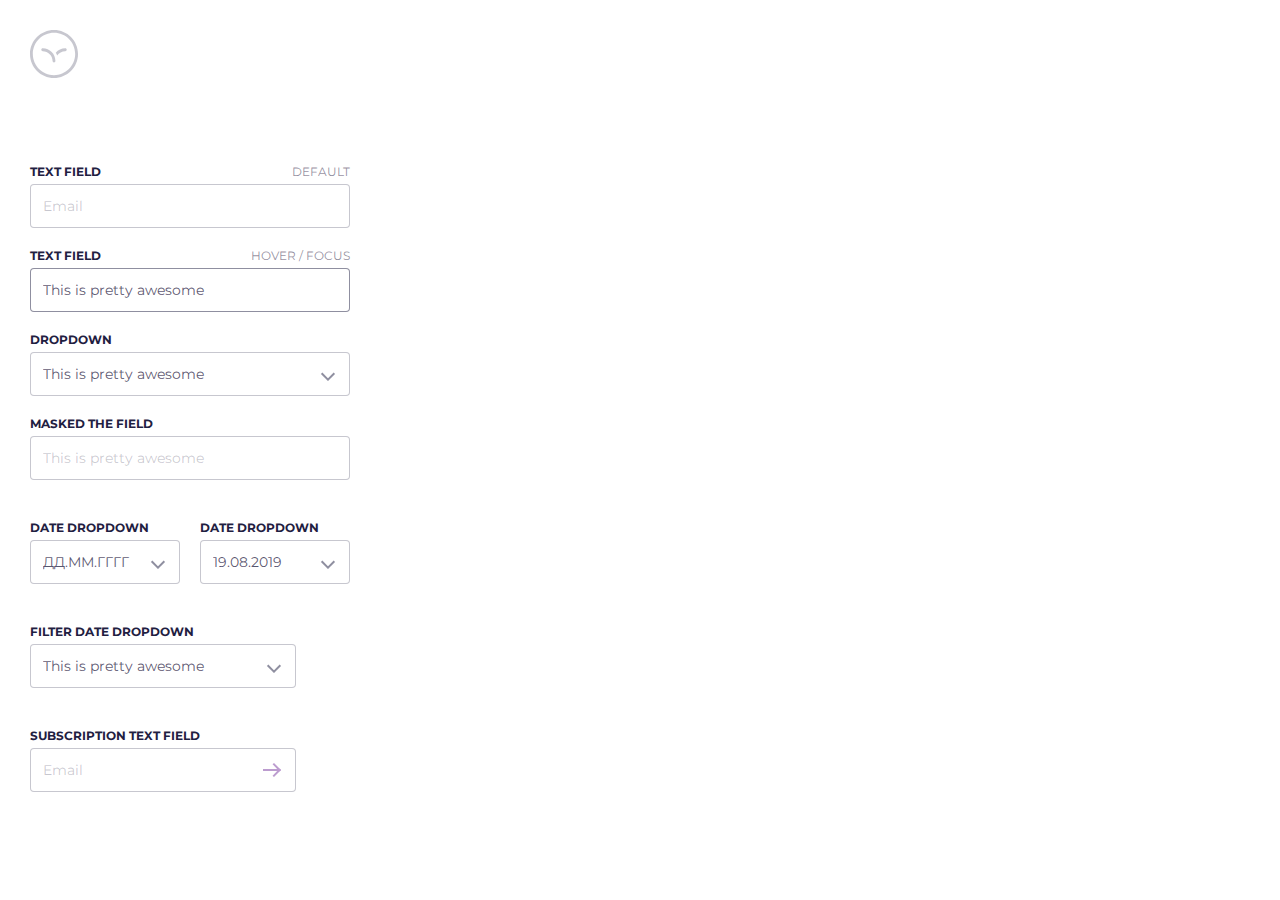
==== index2.html @ d65458a6 "2 page, 1 block finished" ====
<!DOCTYPE html>
<html lang="en">

<head>
  <meta charset="UTF-8">
  <meta http-equiv="X-UA-Compatible" content="IE=edge">
  <meta name="viewport" content="width=device-width, initial-scale=1.0">
  <link rel="stylesheet" href="css/normalize.css">
  <link rel="stylesheet" href="css/style.css">
  <link rel="preconnect" href="https://fonts.googleapis.com">
  <link rel="preconnect" href="https://fonts.gstatic.com" crossorigin>
  <link href="https://fonts.googleapis.com/css2?family=Montserrat:ital,wght@0,100;0,200;0,300;0,400;0,500;0,600;0,700;0,800;0,900;1,100;1,200;1,300;1,400;1,500;1,600;1,700;1,800;1,900&display=swap" rel="stylesheet">
  <title>Document</title>
</head>

<body>

  <div class="container">
    <header class="header">
      <div class="logo">
        <svg width="48" height="48" viewBox="0 0 48 48" fill="none" xmlns="http://www.w3.org/2000/svg">
          <path d="M23.9989 32.4712C23.2224 32.4712 22.5871 31.8359 22.5871 31.0594C22.5871 25.6241 18.14 21.177 12.7047 21.177C11.9283 21.177 11.293 20.5418 11.293 19.7653C11.293 18.9888 11.9283 18.3535 12.7047 18.3535C19.7283 18.3535 25.4106 24.0359 25.4106 31.0594C25.4106 31.8359 24.7753 32.4712 23.9989 32.4712Z" fill="#1F2041" fill-opacity="0.25"/>
          <path d="M36.7068 19.7653C36.7068 20.5418 36.0715 21.177 35.295 21.177C31.9421 21.177 28.9421 22.8712 27.1774 25.4476C26.7892 24.4594 26.3303 23.5418 25.7656 22.6947C28.095 20.0123 31.5186 18.3535 35.295 18.3535C36.0715 18.3535 36.7068 18.9888 36.7068 19.7653Z" fill="#1F2041" fill-opacity="0.25"/>
          <path d="M24 48C10.7647 48 0 37.2353 0 24C0 10.7647 10.7647 0 24 0C37.2353 0 48 10.7647 48 24C48 37.2353 37.2353 48 24 48ZM24 2.82353C12.3176 2.82353 2.82353 12.3176 2.82353 24C2.82353 35.6824 12.3176 45.1765 24 45.1765C35.6824 45.1765 45.1765 35.6824 45.1765 24C45.1765 12.3176 35.6824 2.82353 24 2.82353Z" fill="#1F2041" fill-opacity="0.25"/>
        </svg>
      </div>
    </header>
    <div class="content content__page-two">
      <div class="content__column-three">
        <form class="form-items">

          <div class="form-items-block form-items__form-elements form-items_size_l">
            <div class="form-items-block__item">
              <div class="form-items-block__headig">TEXT FIELD</div>
              <div class="form-items-block__condition">DEFAULT</div>
            </div>
            <div class="form-items-block__input-element">
              <input class="form-items-block__input form-items-block__input_default" placeholder="Email" type="text">
            </div>
          </div>
          
          <div class="form-items-block form-items__form-elements form-items_size_l">
            <div class="form-items-block__item">
              <div class="form-items-block__headig">TEXT FIELD</div>
              <div class="form-items-block__condition">HOVER / FOCUS</div>
            </div>
            <div class="form-items-block__input-element">
              <input class="form-items-block__input form-items-block__input_hover" placeholder="This is pretty awesome" type="text">
            </div>
          </div>
          
          <div class="form-items-block form-items__form-elements form-items_size_l">
            <div class="form-items-block__item">
              <div class="form-items-block__headig">DROPDOWN</div>
            </div>
            <div class="form-items-block__input-element">
              <input class="form-items-block__input form-items-block__input_dropdown" placeholder="This is pretty awesome" type="text">
              <div class="form-items-block__input-arrow form-items-block__input-arrow_direction_down"></div>
            </div>
          </div>
          
          <div class="form-items-block form-items__form-elements form-items_size_l">
            <div class="form-items-block__item">
              <div class="form-items-block__headig">MASKED THE FIELD</div>
            </div>
            <div class="form-items-block__input-element">
              <input class="form-items-block__input form-items-block__input_default" placeholder="This is pretty awesome" type="text">
            </div>
          </div>
          
          <div class="form-items-block__form-bottom">
            <div class="form-items-block form-items_size_s">
              <div class="form-items-block__item">
                <div class="form-items-block__headig">DATE DROPDOWN</div>
              </div>
              <div class="form-items-block__input-element">
                <input class="form-items-block__input form-items-block__input_dropdown" placeholder="ДД.ММ.ГГГГ" type="text">
                <div class="form-items-block__input-arrow form-items-block__input-arrow_direction_down"></div>
              </div>
            </div>

            <div class="form-items-block form-items_size_s">
              <div class="form-items-block__item">
                <div class="form-items-block__headig">DATE DROPDOWN</div>
              </div>
              <div class="form-items-block__input-element">
                <input class="form-items-block__input form-items-block__input_dropdown" placeholder="19.08.2019" type="text">
                <div class="form-items-block__input-arrow form-items-block__input-arrow_direction_down"></div>
              </div>
            </div>

            <div class="form-items-block form-items_size_m">
              <div class="form-items-block__item">
                <div class="form-items-block__headig">FILTER DATE DROPDOWN</div>
              </div>
              <div class="form-items-block__input-element">
                <input class="form-items-block__input form-items-block__input_dropdown" placeholder="This is pretty awesome" type="text">
                <div class="form-items-block__input-arrow form-items-block__input-arrow_direction_down"></div>
              </div>
            </div>

            <div class="form-items-block form-items_size_m">
              <div class="form-items-block__item">
                <div class="form-items-block__headig">SUBSCRIPTION TEXT FIELD</div>
              </div>
              <div class="form-items-block__input-element">
                <input class="form-items-block__input form-items-block__input_default" placeholder="Email" type="text">
                <div class="form-items-block__input-arrow form-items-block__input-arrow_direction_right"></div>
              </div>
            </div>
          </div>
          
        </form>
      </div>
      
      <div class="content__column-three">
        <form class="form-text">

        </form>
      </div>
      <div class="content__column-three">
        <form class="form-text">

        </form>
      </div>
    </div>
  </div>
</body>

</html>
---- css/style.css ----
*{font-family:'Montserrat',sans-serif;color:#1f2041;font-weight:400}.header{padding-top:30px}.header svg{cursor:pointer}.container{margin:auto;max-width:1920px;padding:0 30px 0 30px}.content{display:-webkit-box;display:-ms-flexbox;display:flex}.content__page-one{margin-top:67px;line-height:28px}.content__page-two{margin-top:62px;-webkit-box-pack:justify;-ms-flex-pack:justify;justify-content:space-between;line-height:15px}.content-items{width:50%}.content-items__color-column{margin-left:120px}.content-items__font-column{max-width:436px;margin:auto}.content-item{display:-webkit-box;display:-ms-flexbox;display:flex;height:70px;margin-bottom:20px;-webkit-box-align:center;-ms-flex-align:center;align-items:center}.content-item__color-block{margin-right:40px;width:70px;height:inherit;border-radius:6px}.content-item__color-block_color_dark100{background:#1f2041}.content-item__color-block_color_dark75{background:rgba(31,32,65,0.75)}.content-item__color-block_color_dark50{background:rgba(31,32,65,0.5)}.content-item__color-block_color_dark25{background:rgba(31,32,65,0.25)}.content-item__color-block_color_dark5{background:rgba(31,32,65,0.05)}.content-item__color-block_color_purple{background:#bc9ccf}.content-item__color-block_color_green{background:#6fcf97}.content-item__font-type{margin-right:30px;min-width:50px;text-align:right;color:rgba(31,32,65,0.25)}.content-item__font-example_font-weight_bold{font-weight:700}.content-item_font-size_h1{font-size:24px}.content-item_font-size_h2{font-size:19px}.content-item_font-size_h3{font-size:12px}.content-item_font-size_body{font-size:14px}.content-item_font_bold{font:bold}@media (max-width:1200px){.content-items__color-column{margin-left:60px}}@media (max-width:960px){.content-items__color-column{margin-left:0}.content-items__font-column{width:auto}}@media (max-width:768px){.content{display:block}.content-items{width:auto}.content-items:first-child{margin-bottom:80px}}@media (max-width:576px){.content-item{margin-bottom:50px}}.form-items_size_s{width:150px;display:inline-block;margin:auto}.form-items_size_s:nth-child(2n){float:right}.form-items_size_m{width:266px}.form-items_size_l{width:320px}.form-items__form-elements{padding-top:20px}.form-items__form-elements:first-child{padding-bottom:0}.form-items-block__item{display:-webkit-box;display:-ms-flexbox;display:flex;-webkit-box-pack:justify;-ms-flex-pack:justify;justify-content:space-between;font-size:12px;margin-bottom:5px}.form-items-block__headig{font-weight:bold}.form-items-block__condition{color:rgba(31,32,65,0.5)}.form-items-block__input{-webkit-box-sizing:border-box;box-sizing:border-box;height:44px;border-radius:4px;font-size:14px;padding:12px;width:100%}.form-items-block__input_default{border:1px solid rgba(31,32,65,0.25)}.form-items-block__input_default::-webkit-input-placeholder{color:rgba(31,32,65,0.25)}.form-items-block__input_default:-ms-input-placeholder{color:rgba(31,32,65,0.25)}.form-items-block__input_default::-ms-input-placeholder{color:rgba(31,32,65,0.25)}.form-items-block__input_default::placeholder{color:rgba(31,32,65,0.25)}.form-items-block__input_hover{border:1px solid rgba(31,32,65,0.5)}.form-items-block__input_hover::-webkit-input-placeholder{color:rgba(31,32,65,0.75)}.form-items-block__input_hover:-ms-input-placeholder{color:rgba(31,32,65,0.75)}.form-items-block__input_hover::-ms-input-placeholder{color:rgba(31,32,65,0.75)}.form-items-block__input_hover::placeholder{color:rgba(31,32,65,0.75)}.form-items-block__input_dropdown{border:1px solid rgba(31,32,65,0.25)}.form-items-block__input_dropdown::-webkit-input-placeholder{color:rgba(31,32,65,0.75)}.form-items-block__input_dropdown:-ms-input-placeholder{color:rgba(31,32,65,0.75)}.form-items-block__input_dropdown::-ms-input-placeholder{color:rgba(31,32,65,0.75)}.form-items-block__input_dropdown::placeholder{color:rgba(31,32,65,0.75)}.form-items-block__input-element{position:relative}.form-items-block__input-arrow{-webkit-box-sizing:border-box;box-sizing:border-box;position:absolute;top:0;right:0;display:block;width:44px;height:44px;cursor:pointer}.form-items-block__input-arrow_direction_down::after{position:absolute;left:50%;top:50%;content:"";display:block;width:8px;height:8px;border-bottom:2px solid rgba(31,32,65,0.5);border-right:2px solid rgba(31,32,65,0.5);-webkit-transform:rotate(45deg) translate(-71%, 0);transform:rotate(45deg) translate(-71%, 0)}.form-items-block__input-arrow_direction_right::after{position:absolute;left:50%;top:50%;content:"";display:block;width:8px;height:8px;border-bottom:2px solid #bc9ccf;border-right:2px solid #bc9ccf;-webkit-transform:rotate(-45deg) translate(0, -71%);transform:rotate(-45deg) translate(0, -71%)}.form-items-block__input-arrow_direction_right::before{position:absolute;left:25%;top:50%;content:"";display:block;width:16px;border-bottom:2px solid #bc9ccf;-webkit-transform:translateY(-50%);transform:translateY(-50%)}.form-items-block__form-bottom .form-items-block{margin-top:40px}
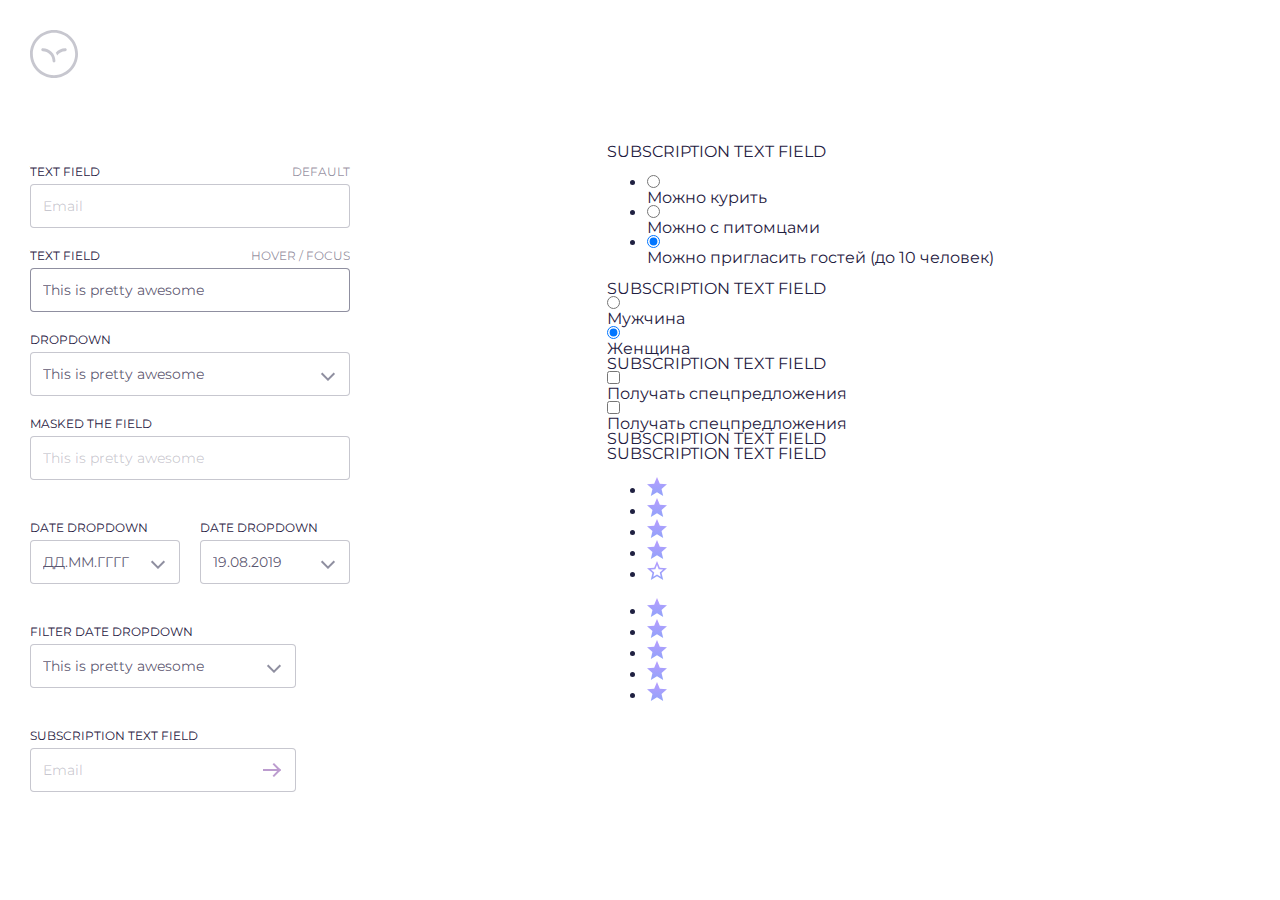
==== commit 218eaba3: "2 page, 2 block in process" ====
--- a/index2.html
+++ b/index2.html
@@ -19,9 +19,9 @@
     <header class="header">
       <div class="logo">
         <svg width="48" height="48" viewBox="0 0 48 48" fill="none" xmlns="http://www.w3.org/2000/svg">
-          <path d="M23.9989 32.4712C23.2224 32.4712 22.5871 31.8359 22.5871 31.0594C22.5871 25.6241 18.14 21.177 12.7047 21.177C11.9283 21.177 11.293 20.5418 11.293 19.7653C11.293 18.9888 11.9283 18.3535 12.7047 18.3535C19.7283 18.3535 25.4106 24.0359 25.4106 31.0594C25.4106 31.8359 24.7753 32.4712 23.9989 32.4712Z" fill="#1F2041" fill-opacity="0.25"/>
-          <path d="M36.7068 19.7653C36.7068 20.5418 36.0715 21.177 35.295 21.177C31.9421 21.177 28.9421 22.8712 27.1774 25.4476C26.7892 24.4594 26.3303 23.5418 25.7656 22.6947C28.095 20.0123 31.5186 18.3535 35.295 18.3535C36.0715 18.3535 36.7068 18.9888 36.7068 19.7653Z" fill="#1F2041" fill-opacity="0.25"/>
-          <path d="M24 48C10.7647 48 0 37.2353 0 24C0 10.7647 10.7647 0 24 0C37.2353 0 48 10.7647 48 24C48 37.2353 37.2353 48 24 48ZM24 2.82353C12.3176 2.82353 2.82353 12.3176 2.82353 24C2.82353 35.6824 12.3176 45.1765 24 45.1765C35.6824 45.1765 45.1765 35.6824 45.1765 24C45.1765 12.3176 35.6824 2.82353 24 2.82353Z" fill="#1F2041" fill-opacity="0.25"/>
+          <path d="M23.9989 32.4712C23.2224 32.4712 22.5871 31.8359 22.5871 31.0594C22.5871 25.6241 18.14 21.177 12.7047 21.177C11.9283 21.177 11.293 20.5418 11.293 19.7653C11.293 18.9888 11.9283 18.3535 12.7047 18.3535C19.7283 18.3535 25.4106 24.0359 25.4106 31.0594C25.4106 31.8359 24.7753 32.4712 23.9989 32.4712Z" fill="#1F2041" fill-opacity="0.25" />
+          <path d="M36.7068 19.7653C36.7068 20.5418 36.0715 21.177 35.295 21.177C31.9421 21.177 28.9421 22.8712 27.1774 25.4476C26.7892 24.4594 26.3303 23.5418 25.7656 22.6947C28.095 20.0123 31.5186 18.3535 35.295 18.3535C36.0715 18.3535 36.7068 18.9888 36.7068 19.7653Z" fill="#1F2041" fill-opacity="0.25" />
+          <path d="M24 48C10.7647 48 0 37.2353 0 24C0 10.7647 10.7647 0 24 0C37.2353 0 48 10.7647 48 24C48 37.2353 37.2353 48 24 48ZM24 2.82353C12.3176 2.82353 2.82353 12.3176 2.82353 24C2.82353 35.6824 12.3176 45.1765 24 45.1765C35.6824 45.1765 45.1765 35.6824 45.1765 24C45.1765 12.3176 35.6824 2.82353 24 2.82353Z" fill="#1F2041" fill-opacity="0.25" />
         </svg>
       </div>
     </header>
@@ -31,47 +31,47 @@
 
           <div class="form-items-block form-items__form-elements form-items_size_l">
             <div class="form-items-block__item">
-              <div class="form-items-block__headig">TEXT FIELD</div>
+              <div class="block-heading">TEXT FIELD</div>
               <div class="form-items-block__condition">DEFAULT</div>
             </div>
             <div class="form-items-block__input-element">
               <input class="form-items-block__input form-items-block__input_default" placeholder="Email" type="text">
             </div>
           </div>
-          
-          <div class="form-items-block form-items__form-elements form-items_size_l">
-            <div class="form-items-block__item">
-              <div class="form-items-block__headig">TEXT FIELD</div>
+
+          <div class="form-items-block form-items__form-elements form-items_size_l">
+            <div class="form-items-block__item">
+              <div class="block-heading">TEXT FIELD</div>
               <div class="form-items-block__condition">HOVER / FOCUS</div>
             </div>
             <div class="form-items-block__input-element">
               <input class="form-items-block__input form-items-block__input_hover" placeholder="This is pretty awesome" type="text">
             </div>
           </div>
-          
-          <div class="form-items-block form-items__form-elements form-items_size_l">
-            <div class="form-items-block__item">
-              <div class="form-items-block__headig">DROPDOWN</div>
+
+          <div class="form-items-block form-items__form-elements form-items_size_l">
+            <div class="form-items-block__item">
+              <div class="block-heading">DROPDOWN</div>
             </div>
             <div class="form-items-block__input-element">
               <input class="form-items-block__input form-items-block__input_dropdown" placeholder="This is pretty awesome" type="text">
               <div class="form-items-block__input-arrow form-items-block__input-arrow_direction_down"></div>
             </div>
           </div>
-          
-          <div class="form-items-block form-items__form-elements form-items_size_l">
-            <div class="form-items-block__item">
-              <div class="form-items-block__headig">MASKED THE FIELD</div>
+
+          <div class="form-items-block form-items__form-elements form-items_size_l">
+            <div class="form-items-block__item">
+              <div class="block-heading">MASKED THE FIELD</div>
             </div>
             <div class="form-items-block__input-element">
               <input class="form-items-block__input form-items-block__input_default" placeholder="This is pretty awesome" type="text">
             </div>
           </div>
-          
+
           <div class="form-items-block__form-bottom">
             <div class="form-items-block form-items_size_s">
               <div class="form-items-block__item">
-                <div class="form-items-block__headig">DATE DROPDOWN</div>
+                <div class="block-heading">DATE DROPDOWN</div>
               </div>
               <div class="form-items-block__input-element">
                 <input class="form-items-block__input form-items-block__input_dropdown" placeholder="ДД.ММ.ГГГГ" type="text">
@@ -81,7 +81,7 @@
 
             <div class="form-items-block form-items_size_s">
               <div class="form-items-block__item">
-                <div class="form-items-block__headig">DATE DROPDOWN</div>
+                <div class="block-heading">DATE DROPDOWN</div>
               </div>
               <div class="form-items-block__input-element">
                 <input class="form-items-block__input form-items-block__input_dropdown" placeholder="19.08.2019" type="text">
@@ -91,7 +91,7 @@
 
             <div class="form-items-block form-items_size_m">
               <div class="form-items-block__item">
-                <div class="form-items-block__headig">FILTER DATE DROPDOWN</div>
+                <div class="block-heading">FILTER DATE DROPDOWN</div>
               </div>
               <div class="form-items-block__input-element">
                 <input class="form-items-block__input form-items-block__input_dropdown" placeholder="This is pretty awesome" type="text">
@@ -101,7 +101,7 @@
 
             <div class="form-items-block form-items_size_m">
               <div class="form-items-block__item">
-                <div class="form-items-block__headig">SUBSCRIPTION TEXT FIELD</div>
+                <div class="block-heading">SUBSCRIPTION TEXT FIELD</div>
               </div>
               <div class="form-items-block__input-element">
                 <input class="form-items-block__input form-items-block__input_default" placeholder="Email" type="text">
@@ -109,13 +109,129 @@
               </div>
             </div>
           </div>
-          
+
         </form>
       </div>
-      
+
       <div class="content__column-three">
-        <form class="form-text">
-
+        <form class="form-checkbox">
+          <div class="form-checkbox-block">
+            <div class="checkbox-buttons">
+              <div class="block-heading">SUBSCRIPTION TEXT FIELD</div>
+              <ul>
+                <li class="checkbox-buttons__items">
+                  <input class="chckbox-buttons__input-item" type="radio" name="option1" checked>
+                  <div class="checkbox-buttons__text-item">Можно курить</div>
+                </li>
+                <li class="checkbox-buttons__items">
+                  <input class="chckbox-buttons__input-item" type="radio" name="option1" checked>
+                  <div class="checkbox-buttons__text-item">Можно с питомцами</div>
+                </li>
+                <li class="checkbox-buttons__items">
+                  <input class="chckbox-buttons__input-item" type="radio" name="option1" checked>
+                  <div class="checkbox-buttons__text-item">Можно пригласить гостей (до 10 человек)</div>
+                </li>
+              </ul>
+            </div>
+
+            <div class="radio-buttons">
+              <div class="block-heading">SUBSCRIPTION TEXT FIELD</div>
+              <div class="radio-buttons__items">
+                <input class="radio-buttons__input-item" type="radio" name="option2" checked>
+                <div class="radio-buttons__text-item">Мужчина</div>
+              </div>
+              <div class="radio-buttons__items">
+                <input class="radio-buttons__input-item" type="radio" name="option2" checked>
+                <div class="radio-buttons__text-item">Женщина</div>
+              </div>
+            </div>
+
+            <div class="toggle-buttons">
+              <div class="block-heading">SUBSCRIPTION TEXT FIELD</div>
+              <div class="toggle-buttons__items">
+                <label class="switch">
+                  <input type="checkbox">
+                  <span class="slider round"></span>
+                </label>
+                <div class="toggle-buttons__text-item">Получать спецпредложения</div>
+              </div>
+              <div class="toggle-buttons__items">
+                <label class="switch">
+                  <input type="checkbox">
+                  <span class="slider round"></span>
+                </label>
+                <div class="toggle-buttons__text-item">Получать спецпредложения</div>
+              </div>
+            </div>
+            <div class="like-buttons">
+              <div class="block-heading">SUBSCRIPTION TEXT FIELD</div>
+            </div>
+            <div class="rate-buttons">
+              <div class="block-heading">SUBSCRIPTION TEXT FIELD</div>
+              <div class="rate-button-items">
+                <ul>
+                  <li class="rate-button-items__item rate-button-items__item_active">
+                    <svg width="20" height="19" viewBox="0 0 20 19" fill="none" xmlns="http://www.w3.org/2000/svg">
+                      <path d="M10 15.25L3.8125 19L5.45312 11.9688L0.015625 7.23438L7.1875 6.625L10 0.015625L12.8125 6.625L19.9844 7.23438L14.5469 11.9688L16.1875 19L10 15.25Z" fill="url(#paint0_linear)" />
+                  </li>
+                  <li class="rate-button-items__item rate-button-items__item_active">
+                    <svg width="20" height="19" viewBox="0 0 20 19" fill="none" xmlns="http://www.w3.org/2000/svg">
+                      <path d="M10 15.25L3.8125 19L5.45312 11.9688L0.015625 7.23438L7.1875 6.625L10 0.015625L12.8125 6.625L19.9844 7.23438L14.5469 11.9688L16.1875 19L10 15.25Z" fill="url(#paint0_linear)" />
+                  </li>
+                  <li class="rate-button-items__item rate-button-items__item_active">
+                    <svg width="20" height="19" viewBox="0 0 20 19" fill="none" xmlns="http://www.w3.org/2000/svg">
+                      <path d="M10 15.25L3.8125 19L5.45312 11.9688L0.015625 7.23438L7.1875 6.625L10 0.015625L12.8125 6.625L19.9844 7.23438L14.5469 11.9688L16.1875 19L10 15.25Z" fill="url(#paint0_linear)" />
+                  </li>
+                  <li class="rate-button-items__item rate-button-items__item_active">
+                    <svg width="20" height="19" viewBox="0 0 20 19" fill="none" xmlns="http://www.w3.org/2000/svg">
+                      <path d="M10 15.25L3.8125 19L5.45312 11.9688L0.015625 7.23438L7.1875 6.625L10 0.015625L12.8125 6.625L19.9844 7.23438L14.5469 11.9688L16.1875 19L10 15.25Z" fill="url(#paint0_linear)" />
+                  </li>
+                  <li class="rate-button-items__item rate-button-items__item_active">
+                    <svg width="20" height="19" viewBox="0 0 20 19" fill="none" xmlns="http://www.w3.org/2000/svg">
+                      <path d="M10 13.4219L13.75 15.6719L12.7656 11.4062L16.0938 8.5L11.6875 8.125L10 4.09375L8.3125 8.125L3.90625 8.5L7.23438 11.4062L6.25 15.6719L10 13.4219ZM19.9844 7.23438L14.5469 11.9688L16.1875 19L10 15.25L3.8125 19L5.45312 11.9688L0.015625 7.23438L7.1875 6.625L10 0.015625L12.8125 6.625L19.9844 7.23438Z" fill="url(#paint0_linear)" />
+                      <defs>
+                        <linearGradient id="paint0_linear" x1="10" y1="-2" x2="10" y2="22" gradientUnits="userSpaceOnUse">
+                          <stop stop-color="#BC9CFF" />
+                          <stop offset="1" stop-color="#8BA4F9" />
+                        </linearGradient>
+                      </defs>
+                    </svg>
+                  </li>
+                </ul>
+
+                <ul>
+                  <li class="rate-button-items__item rate-button-items__item_active">
+                    <svg width="20" height="19" viewBox="0 0 20 19" fill="none" xmlns="http://www.w3.org/2000/svg">
+                      <path d="M10 15.25L3.8125 19L5.45312 11.9688L0.015625 7.23438L7.1875 6.625L10 0.015625L12.8125 6.625L19.9844 7.23438L14.5469 11.9688L16.1875 19L10 15.25Z" fill="url(#paint0_linear)" />
+                  </li>
+                  <li class="rate-button-items__item rate-button-items__item_active">
+                    <svg width="20" height="19" viewBox="0 0 20 19" fill="none" xmlns="http://www.w3.org/2000/svg">
+                      <path d="M10 15.25L3.8125 19L5.45312 11.9688L0.015625 7.23438L7.1875 6.625L10 0.015625L12.8125 6.625L19.9844 7.23438L14.5469 11.9688L16.1875 19L10 15.25Z" fill="url(#paint0_linear)" />
+                  </li>
+                  <li class="rate-button-items__item rate-button-items__item_active">
+                    <svg width="20" height="19" viewBox="0 0 20 19" fill="none" xmlns="http://www.w3.org/2000/svg">
+                      <path d="M10 15.25L3.8125 19L5.45312 11.9688L0.015625 7.23438L7.1875 6.625L10 0.015625L12.8125 6.625L19.9844 7.23438L14.5469 11.9688L16.1875 19L10 15.25Z" fill="url(#paint0_linear)" />
+                  </li>
+                  <li class="rate-button-items__item rate-button-items__item_active">
+                    <svg width="20" height="19" viewBox="0 0 20 19" fill="none" xmlns="http://www.w3.org/2000/svg">
+                      <path d="M10 15.25L3.8125 19L5.45312 11.9688L0.015625 7.23438L7.1875 6.625L10 0.015625L12.8125 6.625L19.9844 7.23438L14.5469 11.9688L16.1875 19L10 15.25Z" fill="url(#paint0_linear)" />
+                  </li>
+                  <li class="rate-button-items__item rate-button-items__item_active">
+                    <svg width="20" height="19" viewBox="0 0 20 19" fill="none" xmlns="http://www.w3.org/2000/svg">
+                      <path d="M10 15.25L3.8125 19L5.45312 11.9688L0.015625 7.23438L7.1875 6.625L10 0.015625L12.8125 6.625L19.9844 7.23438L14.5469 11.9688L16.1875 19L10 15.25Z" fill="url(#paint0_linear)" />
+                      <defs>
+                        <linearGradient id="paint0_linear" x1="10" y1="-2" x2="10" y2="22" gradientUnits="userSpaceOnUse">
+                          <stop stop-color="#BC9CFF" />
+                          <stop offset="1" stop-color="#8BA4F9" />
+                        </linearGradient>
+                      </defs>
+                    </svg>
+                  </li>
+                </ul>
+              </div>
+
+            </div>
+          </div>
         </form>
       </div>
       <div class="content__column-three">
